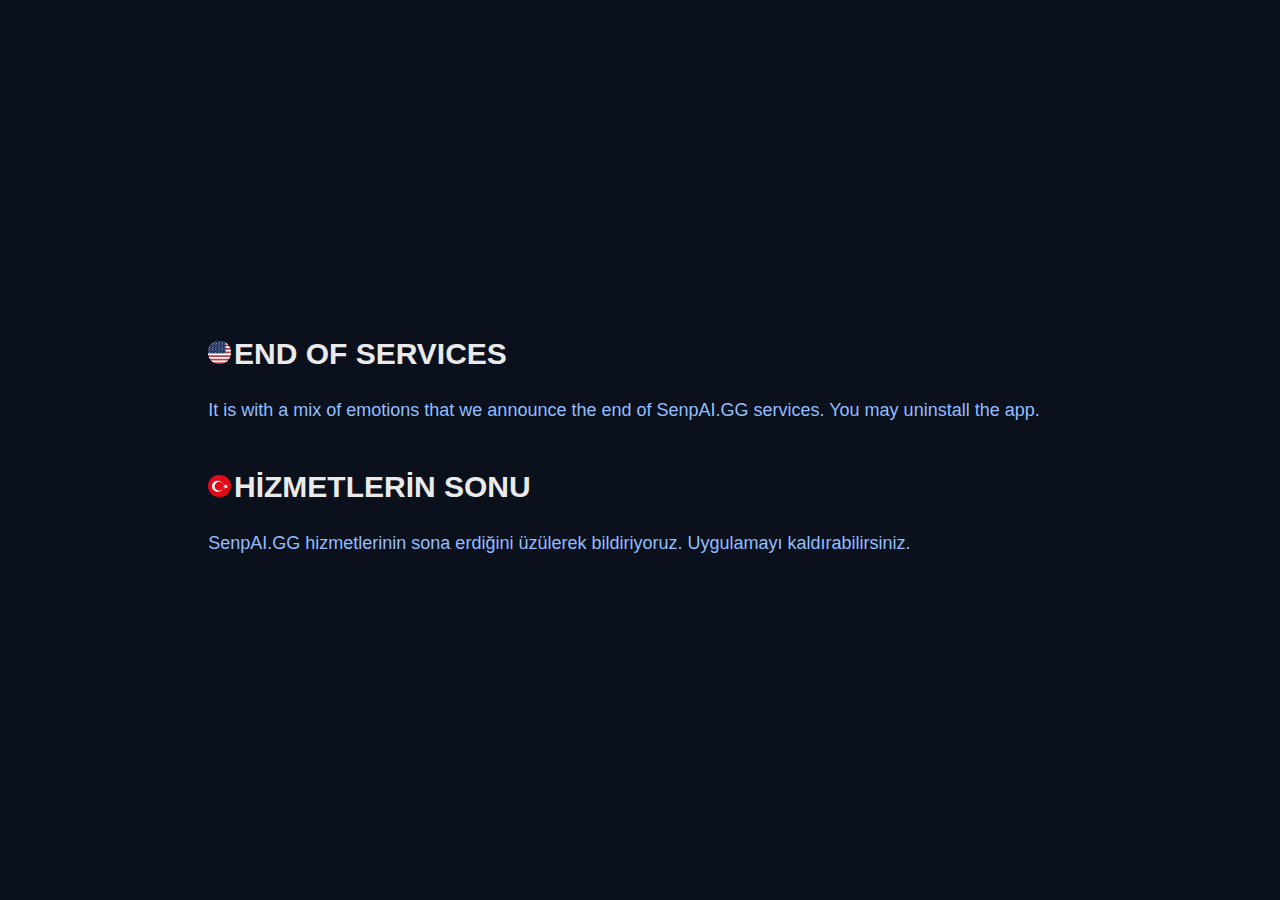
==== index.html @ 37f2f028 "init" ====
<!DOCTYPE html>
<html lang="en">
  <head>
    <meta charset="UTF-8" />
    <title>SenpAI</title>
    <link rel="stylesheet" type="text/css" href="./styles/font.css" />
    <link rel="stylesheet" type="text/css" href="./styles/titleBar.css" />
    <style>
      body {
        background-color: #0a101c;
      }
      .no-internet {
        position: absolute;
        width: 100%;
        height: 100%;
        top: 0;
        left: 0;
        display: flex;
        align-items: center;
        justify-content: center;
      }
      .no-internet h1 {
        font-weight: bold;
        font-size: 30px;
        color: #eaeaea;
        display: inline-block;
        margin-bottom: 10px;
      }
      .no-internet p {
        font-size: 18px;
        color: #93beff;
        line-height: 1.3;
        padding-right: 2rem;
        font-weight: 300;
        padding-bottom: 10px;
      }
      .no-internet .left {
        flex-direction: column;
      }
      .no-internet .right {
        flex: 0 0 auto;
        width: 200px;
      }
      .no-internet .right img {
        width: 100%;
      }
      .no-internet button {
        background-color: #3561e5;
        border-color: #3561e5;
        min-height: 50px;
        border-radius: 6px;
        padding: 0.5rem 2rem;
        font-weight: 700;
        font-size: 18px;
        color: #fff;
        cursor: pointer;
      }
      .no-internet button:hover,
      .no-internet button:focus {
        filter: brightness(110%);
      }
    </style>
  </head>
  <body>
    <div id="title-bar" class="electron-bar"></div>
    <div class="no-internet">
      <div class="left">
        <div id="text-en">
          <img
            style="border-radius: 50%; height: 1.4rem"
            src="./images/us.svg"
          />
          <h1>END OF SERVICES</h1>
          <p>
            It is with a mix of emotions that we announce the end of SenpAI.GG
            services. You may uninstall the app.
          </p>
        </div>
        <div id="text-tr">
          <img
            style="border-radius: 50%; height: 1.4rem"
            src="./images/tr.svg"
          />
          <h1>HİZMETLERİN SONU</h1>
          <p>
            SenpAI.GG hizmetlerinin sona erdiğini üzülerek bildiriyoruz.
            Uygulamayı kaldırabilirsiniz.
          </p>
        </div>
      </div>
    </div>
  </body>
</html>
---- styles/font.css ----
@font-face {
  font-family: "senpai-icons";
  src: url("../fonts/senpai-icons.eot?ocpp8");
  src: url("../fonts/senpai-icons.eot?ocpp8#iefix")
      format("embedded-opentype"),
    url("../fonts/senpai-icons.ttf?ocpp8") format("truetype"),
    url("../fonts/senpai-icons.woff?ocpp8") format("woff"),
    url("../fonts/senpai-icons.svg?ocpp8#senpai-icons")
      format("svg");
  font-weight: normal;
  font-style: normal;
}

i {
  font-family: "senpai-icons" !important;
  font-style: normal;
  font-weight: normal;
  font-variant: normal;
  text-transform: none;
  line-height: 1;
  -webkit-font-smoothing: antialiased;
  -moz-osx-font-smoothing: grayscale;
}

.icon-arrow-left:before {
  content: "\e911";
}

.icon-arrow-right:before {
  content: "\e913";
}
---- styles/titleBar.css ----
body {
  font-size: 12px;
  font-family: "Work Sans", sans-serif;
  -webkit-font-smoothing: auto;
  color: #868797;
}

.electron-app .ToMasterPage {
  top: 7vh !important;
}

.electron-app .el-message {
  margin-top: 30px;
}

.electron-app .sidebar-download {
  display: none !important;
}

.electron-app .lol-container {
  padding-top: 50px;
}

.electron-app .lol-container .el-container .el-main {
  padding-bottom: 110px;
}

.electron-app .Summary {
  padding-top: 20px;
}
.electron-app .auth-layout {
  margin-top: 40px;
}
.electron-app .auth-layout .auth-content {
  padding-bottom: 100px;
}
.electron-app .auth-layout .auth-bg {
  margin-top: 100px;
}

.electron-app .electron-bar {
  -webkit-app-region: drag;
  padding: 0;
  margin: 0px;
  position: fixed;
  z-index: 111111;
  top: 0;
  left: 0;
  width: 100%;
  background:none;
  background-color:#07090E;
  height: 50px;
  /* background-size: cover; */
  display: flex !important;
  align-items: center;
  /* border-bottom: black 1px solid; */
}

.electron-app #title-bar {
  justify-content: space-between;
}

.electron-app #title-bar .center-bar {
  display: flex;
  align-items: center;
  justify-content: center;
  /* background: url("../images/titleBar/center-bar2.webp") no-repeat center center; */
  width: 398px;
  height: 50px;
  flex: 0 0 auto;
  background-size: cover;
  margin-right: 50px;
  display:none;
}

.electron-app #title-bar .center-bar > div {
  /* background: url("../images/titleBar/center-logo.webp") no-repeat; */
  /* background-size: 98px; */
  width: 98px;
  height: 26px;
}

.electron-app #title-bar .icons {
  display: flex;
  align-items: center;
  -webkit-app-region: no-drag;
}

.electron-app #title-bar .icons .icon {
  font-size: 18px;
  color: #7E828B;
  cursor: pointer;
}

.electron-app #title-bar .icons > div {
  padding: 0 20px;
  /* border-right: 1px solid #1a1c2b; */
  /* box-shadow: 0.525px 0 0 rgba(255, 255, 255, 0.3); */
  display: flex;
  align-items: center;
}

.electron-app #title-bar .icons #navigation-bar {
  position: relative;
  border-right: none;
  box-shadow: none;
  display:none;
}

.electron-app #title-bar .icons #navigation-bar input {
  padding-right: 8px !important;
  box-shadow: inset 0 2.375px 0 rgba(0, 0, 0, 0.25);
  text-overflow: ellipsis;
  background-color: #000000 !important;
}

.electron-app #title-bar .icons #navigation-bar #copy-btn {
  background: url("../images/titleBar/copy.svg") no-repeat;
  width: 15px;
  height: 15px;
  position: absolute;
  top: 6px;
  right: 24px;
}

.electron-app #title-bar .icons #navigation-bar #url-input:hover {
  color: #0082b1 !important;
  cursor: pointer;
}

.electron-app #title-bar .icons button {
  object-fit: contain;
  margin-right: 0;
  background: transparent;
  border: none;
  cursor: pointer;
  background-repeat: no-repeat;
}

.electron-app #title-bar .icons button#back-btn {
  background: url("../images/titleBar/arrow-left.svg") no-repeat;
  width: 20px;
  height: 20px;
}
.electron-app #title-bar .icons button#next-btn {
  background: url("../images/titleBar/arrow-right.svg") no-repeat;
  width: 20px;
  height: 20px;
}
.electron-app #title-bar .icons button#refresh-btn {
  background: url("../images/titleBar/refresh.svg") no-repeat;
  width: 15px;
  height: 15px;
}
.electron-app #title-bar .icons button#max-btn {
  background: url("../images/titleBar/maximize.svg") no-repeat;
  background-size: 16px;
  width: 16px;
  height: 16px;
}
.electron-app #title-bar .icons button#min-btn {
  background-size: 16px;
  background: url("../images/titleBar/minus.svg") no-repeat;
  width: 16px;
  height: 16px;
}
.electron-app #title-bar .icons button#close-btn {
  background-size: 16px;
  background: url("../images/titleBar/close.svg") no-repeat;
  width: 16px;
  height: 16px;
}

.electron-app #title-bar .icons .icon.icons2 > div {
  height: 16px;
  font-weight: 500;
  font-size: 11px;
  color: #7E828B;
}

@media screen and (max-width: 1024px) {
  .lol-container {
    padding-top: 100px !important;
  }
  .lol-header {
    top: 40px;
  }
}

.Banner.Horizontal {
  height: 90px !important;
}
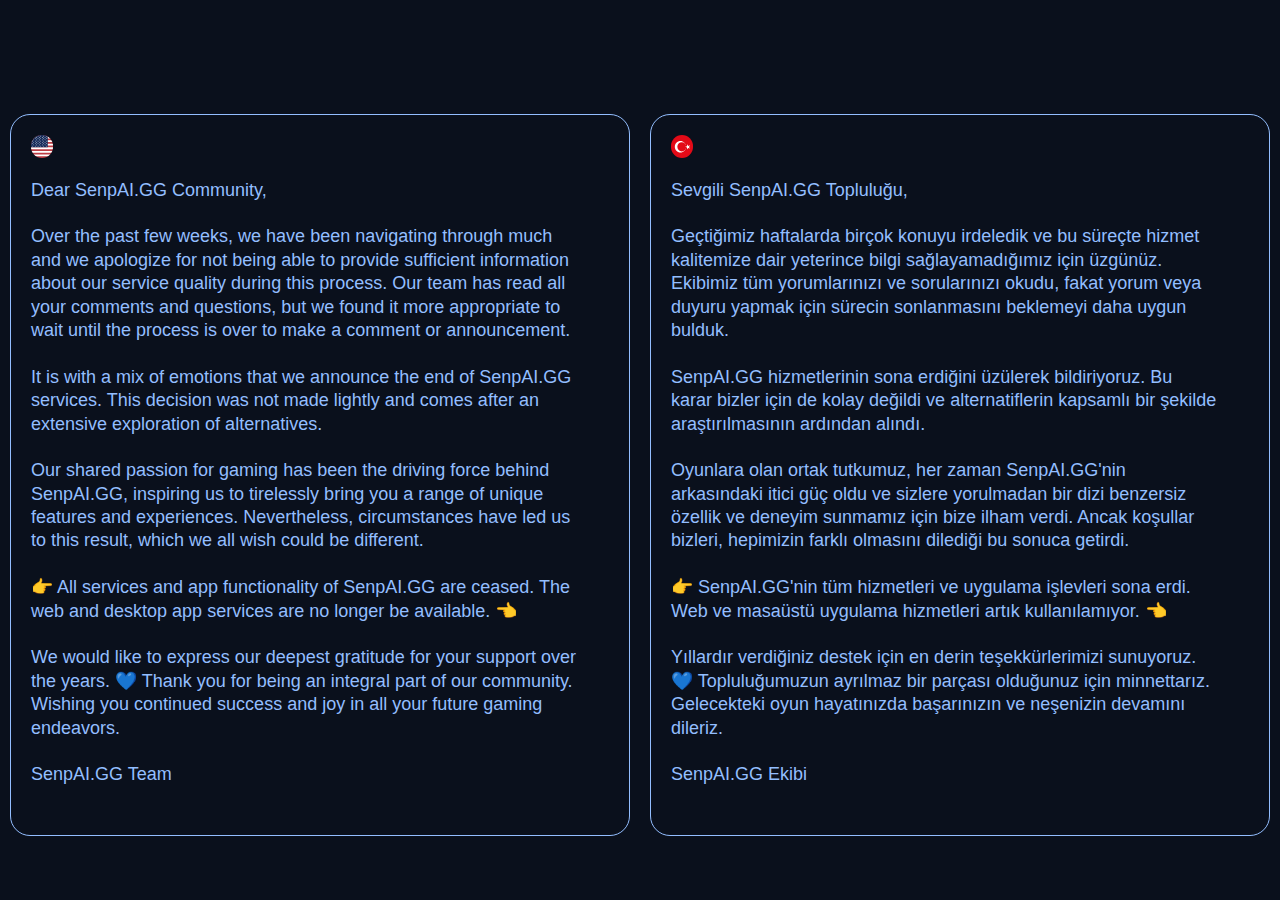
==== commit 5d0139d9: "update style" ====
--- a/index.html
+++ b/index.html
@@ -9,24 +9,30 @@
       body {
         background-color: #0a101c;
       }
-      .no-internet {
+      .main {
         position: absolute;
-        width: 100%;
+        top: 50px;
+        right: 0;
+        left: 0;
+        bottom: 0;
+      }
+      .container {
+        display: flex;
         height: 100%;
-        top: 0;
-        left: 0;
-        display: flex;
+        margin: 0 auto;
+        max-width: 80rem;
+        justify-content: center;
         align-items: center;
-        justify-content: center;
       }
-      .no-internet h1 {
-        font-weight: bold;
-        font-size: 30px;
-        color: #eaeaea;
-        display: inline-block;
-        margin-bottom: 10px;
+      .text-block {
+        flex: 1;
+        padding: 20px;
+        border: 1px solid #93beff;
+        border-radius: 20px;
+        margin: 10px;
+        height: fit-content;
       }
-      .no-internet p {
+      p {
         font-size: 18px;
         color: #93beff;
         line-height: 1.3;
@@ -34,57 +40,76 @@
         font-weight: 300;
         padding-bottom: 10px;
       }
-      .no-internet .left {
-        flex-direction: column;
-      }
-      .no-internet .right {
-        flex: 0 0 auto;
-        width: 200px;
-      }
-      .no-internet .right img {
-        width: 100%;
-      }
-      .no-internet button {
-        background-color: #3561e5;
-        border-color: #3561e5;
-        min-height: 50px;
-        border-radius: 6px;
-        padding: 0.5rem 2rem;
-        font-weight: 700;
-        font-size: 18px;
-        color: #fff;
-        cursor: pointer;
-      }
-      .no-internet button:hover,
-      .no-internet button:focus {
-        filter: brightness(110%);
+      img {
+        border-radius: 50%;
+        height: 1.4rem;
+        margin-right: 0.5rem;
       }
     </style>
   </head>
   <body>
     <div id="title-bar" class="electron-bar"></div>
-    <div class="no-internet">
-      <div class="left">
-        <div id="text-en">
-          <img
-            style="border-radius: 50%; height: 1.4rem"
-            src="./images/us.svg"
-          />
-          <h1>END OF SERVICES</h1>
+    <div class="main">
+      <div class="container">
+        <div class="text-block">
+          <img src="./images/us.svg" />
           <p>
+            Dear SenpAI.GG Community,
+            <br /><br />
+            Over the past few weeks, we have been navigating through much and we
+            apologize for not being able to provide sufficient information about
+            our service quality during this process. Our team has read all your
+            comments and questions, but we found it more appropriate to wait
+            until the process is over to make a comment or announcement.
+            <br /><br />
             It is with a mix of emotions that we announce the end of SenpAI.GG
-            services. You may uninstall the app.
+            services. This decision was not made lightly and comes after an
+            extensive exploration of alternatives.
+            <br /><br />
+            Our shared passion for gaming has been the driving force behind
+            SenpAI.GG, inspiring us to tirelessly bring you a range of unique
+            features and experiences. Nevertheless, circumstances have led us to
+            this result, which we all wish could be different.
+            <br /><br />
+            👉 All services and app functionality of SenpAI.GG are ceased. The
+            web and desktop app services are no longer be available. 👈
+            <br /><br />
+            We would like to express our deepest gratitude for your support over
+            the years. 💙 Thank you for being an integral part of our community.
+            Wishing you continued success and joy in all your future gaming
+            endeavors.
+            <br /><br />
+            SenpAI.GG Team
           </p>
         </div>
-        <div id="text-tr">
-          <img
-            style="border-radius: 50%; height: 1.4rem"
-            src="./images/tr.svg"
-          />
-          <h1>HİZMETLERİN SONU</h1>
+        <div class="text-block">
+          <img src="./images/tr.svg" />
           <p>
-            SenpAI.GG hizmetlerinin sona erdiğini üzülerek bildiriyoruz.
-            Uygulamayı kaldırabilirsiniz.
+            Sevgili SenpAI.GG Topluluğu,
+            <br /><br />
+            Geçtiğimiz haftalarda birçok konuyu irdeledik ve bu süreçte hizmet
+            kalitemize dair yeterince bilgi sağlayamadığımız için üzgünüz.
+            Ekibimiz tüm yorumlarınızı ve sorularınızı okudu, fakat yorum veya
+            duyuru yapmak için sürecin sonlanmasını beklemeyi daha uygun bulduk.
+            <br /><br />
+            SenpAI.GG hizmetlerinin sona erdiğini üzülerek bildiriyoruz. Bu
+            karar bizler için de kolay değildi ve alternatiflerin kapsamlı bir
+            şekilde araştırılmasının ardından alındı.
+            <br /><br />
+            Oyunlara olan ortak tutkumuz, her zaman SenpAI.GG'nin arkasındaki
+            itici güç oldu ve sizlere yorulmadan bir dizi benzersiz özellik ve
+            deneyim sunmamız için bize ilham verdi. Ancak koşullar bizleri,
+            hepimizin farklı olmasını dilediği bu sonuca getirdi.
+            <br /><br />
+            👉 SenpAI.GG'nin tüm hizmetleri ve uygulama işlevleri sona erdi. Web
+            ve masaüstü uygulama hizmetleri artık kullanılamıyor. 👈
+            <br /><br />
+            Yıllardır verdiğiniz destek için en derin teşekkürlerimizi
+            sunuyoruz. 💙 Topluluğumuzun ayrılmaz bir parçası olduğunuz için
+            minnettarız. Gelecekteki oyun hayatınızda başarınızın ve neşenizin
+            devamını dileriz.
+            <br /><br />
+            SenpAI.GG Ekibi
           </p>
         </div>
       </div>
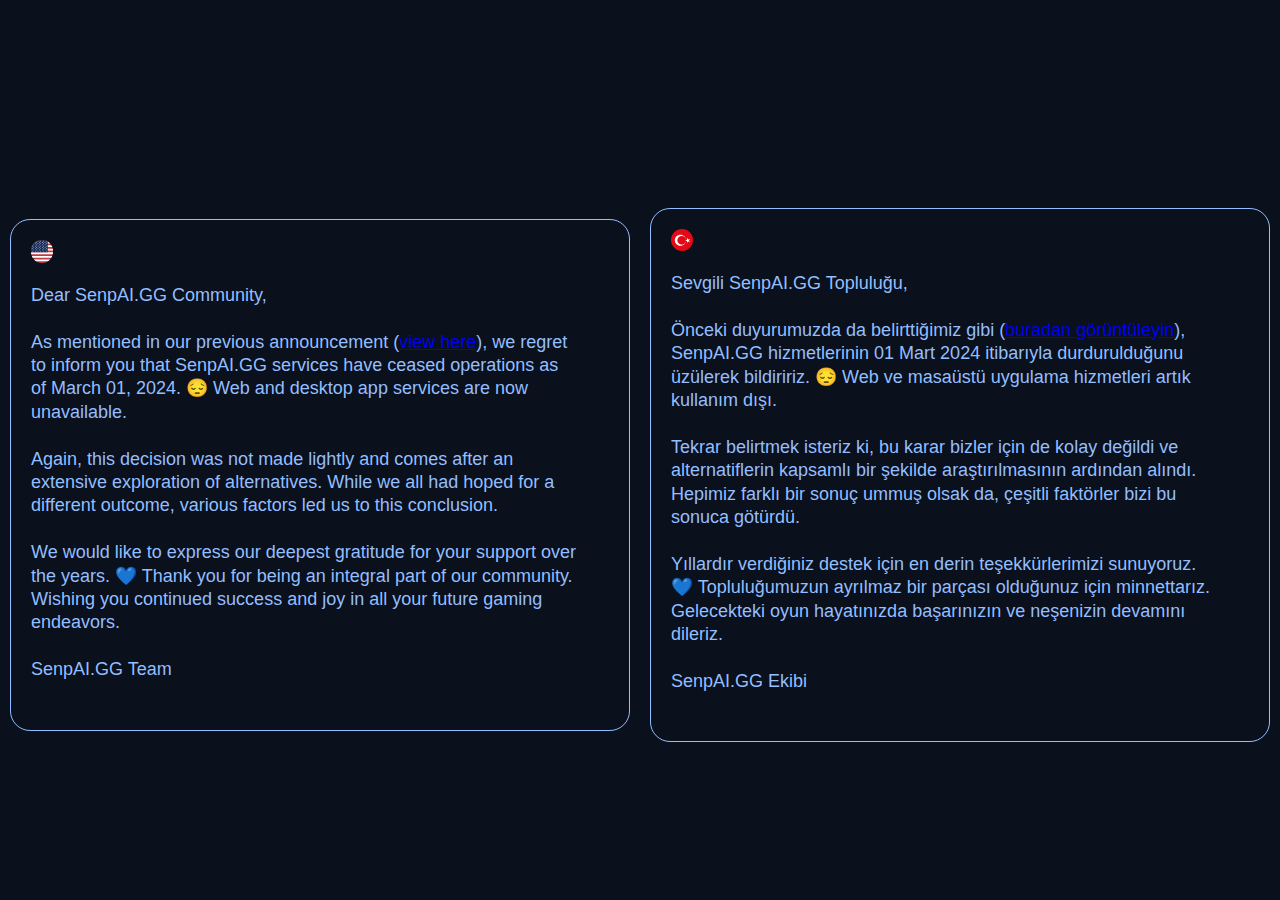
==== commit 1b7fb9eb: "update content" ====
--- a/index.html
+++ b/index.html
@@ -56,23 +56,15 @@
           <p>
             Dear SenpAI.GG Community,
             <br /><br />
-            Over the past few weeks, we have been navigating through much and we
-            apologize for not being able to provide sufficient information about
-            our service quality during this process. Our team has read all your
-            comments and questions, but we found it more appropriate to wait
-            until the process is over to make a comment or announcement.
-            <br /><br />
-            It is with a mix of emotions that we announce the end of SenpAI.GG
-            services. This decision was not made lightly and comes after an
-            extensive exploration of alternatives.
-            <br /><br />
-            Our shared passion for gaming has been the driving force behind
-            SenpAI.GG, inspiring us to tirelessly bring you a range of unique
-            features and experiences. Nevertheless, circumstances have led us to
-            this result, which we all wish could be different.
-            <br /><br />
-            👉 All services and app functionality of SenpAI.GG are ceased. The
-            web and desktop app services are no longer be available. 👈
+            As mentioned in our previous announcement (<a
+              href="https://x.com/senpaiggesports/status/1757007587852054847?s=20"
+              >view here</a
+            >), we regret to inform you that SenpAI.GG services have ceased
+            operations as of March 01, 2024. 😔 Web and desktop app services are
+            now unavailable. <br /><br />
+            Again, this decision was not made lightly and comes after an
+            extensive exploration of alternatives. While we all had hoped for a
+            different outcome, various factors led us to this conclusion.
             <br /><br />
             We would like to express our deepest gratitude for your support over
             the years. 💙 Thank you for being an integral part of our community.
@@ -87,22 +79,16 @@
           <p>
             Sevgili SenpAI.GG Topluluğu,
             <br /><br />
-            Geçtiğimiz haftalarda birçok konuyu irdeledik ve bu süreçte hizmet
-            kalitemize dair yeterince bilgi sağlayamadığımız için üzgünüz.
-            Ekibimiz tüm yorumlarınızı ve sorularınızı okudu, fakat yorum veya
-            duyuru yapmak için sürecin sonlanmasını beklemeyi daha uygun bulduk.
-            <br /><br />
-            SenpAI.GG hizmetlerinin sona erdiğini üzülerek bildiriyoruz. Bu
-            karar bizler için de kolay değildi ve alternatiflerin kapsamlı bir
-            şekilde araştırılmasının ardından alındı.
-            <br /><br />
-            Oyunlara olan ortak tutkumuz, her zaman SenpAI.GG'nin arkasındaki
-            itici güç oldu ve sizlere yorulmadan bir dizi benzersiz özellik ve
-            deneyim sunmamız için bize ilham verdi. Ancak koşullar bizleri,
-            hepimizin farklı olmasını dilediği bu sonuca getirdi.
-            <br /><br />
-            👉 SenpAI.GG'nin tüm hizmetleri ve uygulama işlevleri sona erdi. Web
-            ve masaüstü uygulama hizmetleri artık kullanılamıyor. 👈
+            Önceki duyurumuzda da belirttiğimiz gibi (<a
+              href="https://x.com/SenpaiTurkey/status/1757006925428834818?s=20"
+              >buradan görüntüleyin</a
+            >), SenpAI.GG hizmetlerinin 01 Mart 2024 itibarıyla durdurulduğunu
+            üzülerek bildiririz. 😔 Web ve masaüstü uygulama hizmetleri artık
+            kullanım dışı. <br /><br />
+            Tekrar belirtmek isteriz ki, bu karar bizler için de kolay değildi
+            ve alternatiflerin kapsamlı bir şekilde araştırılmasının ardından
+            alındı. Hepimiz farklı bir sonuç ummuş olsak da, çeşitli faktörler
+            bizi bu sonuca götürdü.
             <br /><br />
             Yıllardır verdiğiniz destek için en derin teşekkürlerimizi
             sunuyoruz. 💙 Topluluğumuzun ayrılmaz bir parçası olduğunuz için
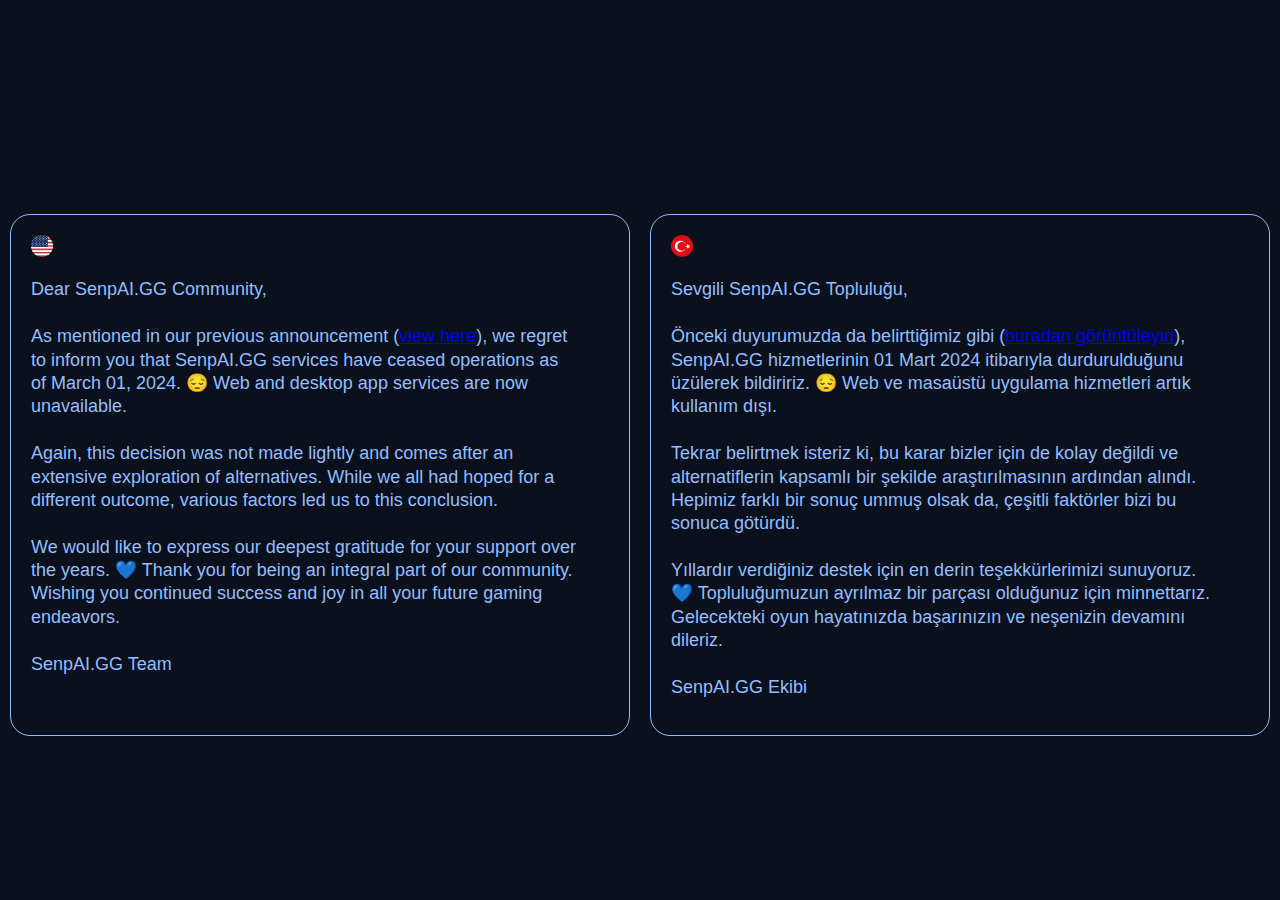
==== commit 60a7e2c3: "update height" ====
--- a/index.html
+++ b/index.html
@@ -30,7 +30,7 @@
         border: 1px solid #93beff;
         border-radius: 20px;
         margin: 10px;
-        height: fit-content;
+        height: 30rem;
       }
       p {
         font-size: 18px;
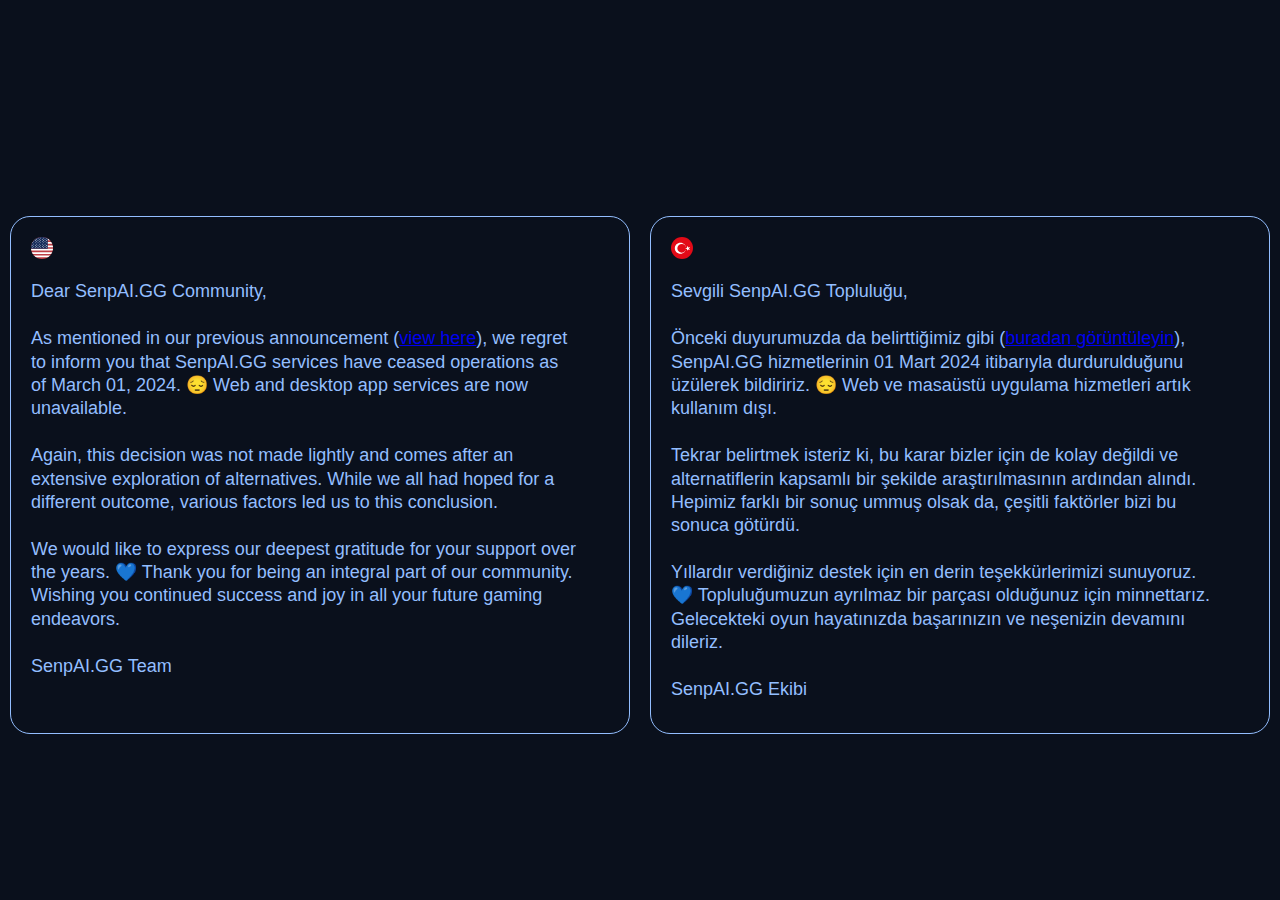
==== commit 61e8871e: "fix: responsive" ====
--- a/index.html
+++ b/index.html
@@ -3,6 +3,7 @@
   <head>
     <meta charset="UTF-8" />
     <title>SenpAI</title>
+    <meta name="viewport" content="width=device-width, initial-scale=1" />
     <link rel="stylesheet" type="text/css" href="./styles/font.css" />
     <link rel="stylesheet" type="text/css" href="./styles/titleBar.css" />
     <style>
@@ -23,14 +24,18 @@
         max-width: 80rem;
         justify-content: center;
         align-items: center;
+        flex-wrap: wrap;
+        flex-direction: row;
       }
       .text-block {
         flex: 1;
-        padding: 20px;
+        padding: 20px 20px 0 20px;
         border: 1px solid #93beff;
         border-radius: 20px;
+        min-width: 30rem;
         margin: 10px;
-        height: 30rem;
+        height: 31rem;
+        overflow-y: auto;
       }
       p {
         font-size: 18px;
@@ -44,6 +49,15 @@
         border-radius: 50%;
         height: 1.4rem;
         margin-right: 0.5rem;
+      }
+      @media screen and (max-width: 767px) {
+        .text-block {
+          min-width: 90%;
+          height: auto;
+        }
+        .main {
+          position: inherit;
+        }
       }
     </style>
   </head>
